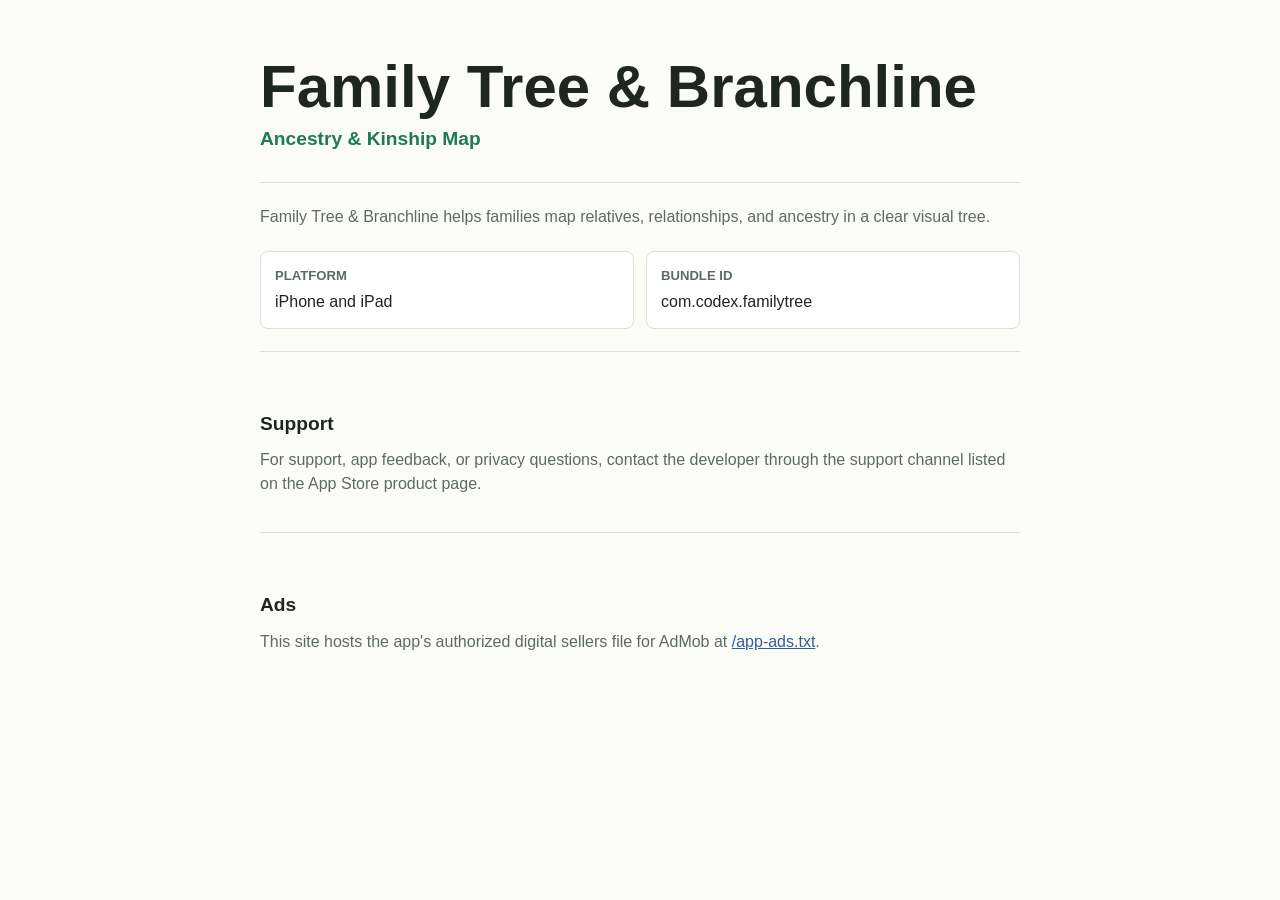
==== family-tree-branchline/index.html @ da6b921c "Add Family Tree support page and app-ads" ====
<!doctype html>
<html lang="en">
<head>
  <meta charset="utf-8">
  <meta name="viewport" content="width=device-width, initial-scale=1">
  <title>Family Tree &amp; Branchline</title>
  <meta name="description" content="Support and app information for Family Tree & Branchline, an ancestry and kinship mapping app.">
  <style>
    :root {
      color-scheme: light;
      --ink: #1e261f;
      --muted: #5e6a61;
      --line: #d9e1d8;
      --paper: #fbfcf8;
      --panel: #ffffff;
      --green: #1f7a52;
      --blue: #315f91;
    }

    * {
      box-sizing: border-box;
    }

    body {
      margin: 0;
      font-family: -apple-system, BlinkMacSystemFont, "Segoe UI", sans-serif;
      line-height: 1.5;
      color: var(--ink);
      background: var(--paper);
    }

    main {
      width: min(760px, calc(100% - 32px));
      margin: 0 auto;
      padding: 56px 0;
    }

    h1 {
      margin: 0 0 8px;
      font-size: clamp(2rem, 7vw, 3.75rem);
      line-height: 1.02;
      letter-spacing: 0;
    }

    h2 {
      margin: 36px 0 10px;
      font-size: 1.2rem;
      letter-spacing: 0;
    }

    p {
      margin: 0 0 14px;
      color: var(--muted);
    }

    a {
      color: var(--blue);
    }

    .subtitle {
      margin-bottom: 28px;
      font-size: 1.2rem;
      color: var(--green);
      font-weight: 650;
    }

    .section {
      padding: 22px 0;
      border-top: 1px solid var(--line);
    }

    .metadata {
      display: grid;
      grid-template-columns: repeat(auto-fit, minmax(180px, 1fr));
      gap: 12px;
      margin-top: 22px;
    }

    .metadata div {
      padding: 14px;
      background: var(--panel);
      border: 1px solid var(--line);
      border-radius: 8px;
    }

    .metadata strong {
      display: block;
      margin-bottom: 4px;
      font-size: 0.82rem;
      color: var(--muted);
      text-transform: uppercase;
    }
  </style>
</head>
<body>
  <main>
    <h1>Family Tree &amp; Branchline</h1>
    <p class="subtitle">Ancestry &amp; Kinship Map</p>

    <section class="section">
      <p>Family Tree &amp; Branchline helps families map relatives, relationships, and ancestry in a clear visual tree.</p>
      <div class="metadata">
        <div>
          <strong>Platform</strong>
          iPhone and iPad
        </div>
        <div>
          <strong>Bundle ID</strong>
          com.codex.familytree
        </div>
      </div>
    </section>

    <section class="section">
      <h2>Support</h2>
      <p>For support, app feedback, or privacy questions, contact the developer through the support channel listed on the App Store product page.</p>
    </section>

    <section class="section">
      <h2>Ads</h2>
      <p>This site hosts the app's authorized digital sellers file for AdMob at <a href="/app-ads.txt">/app-ads.txt</a>.</p>
    </section>
  </main>
</body>
</html>
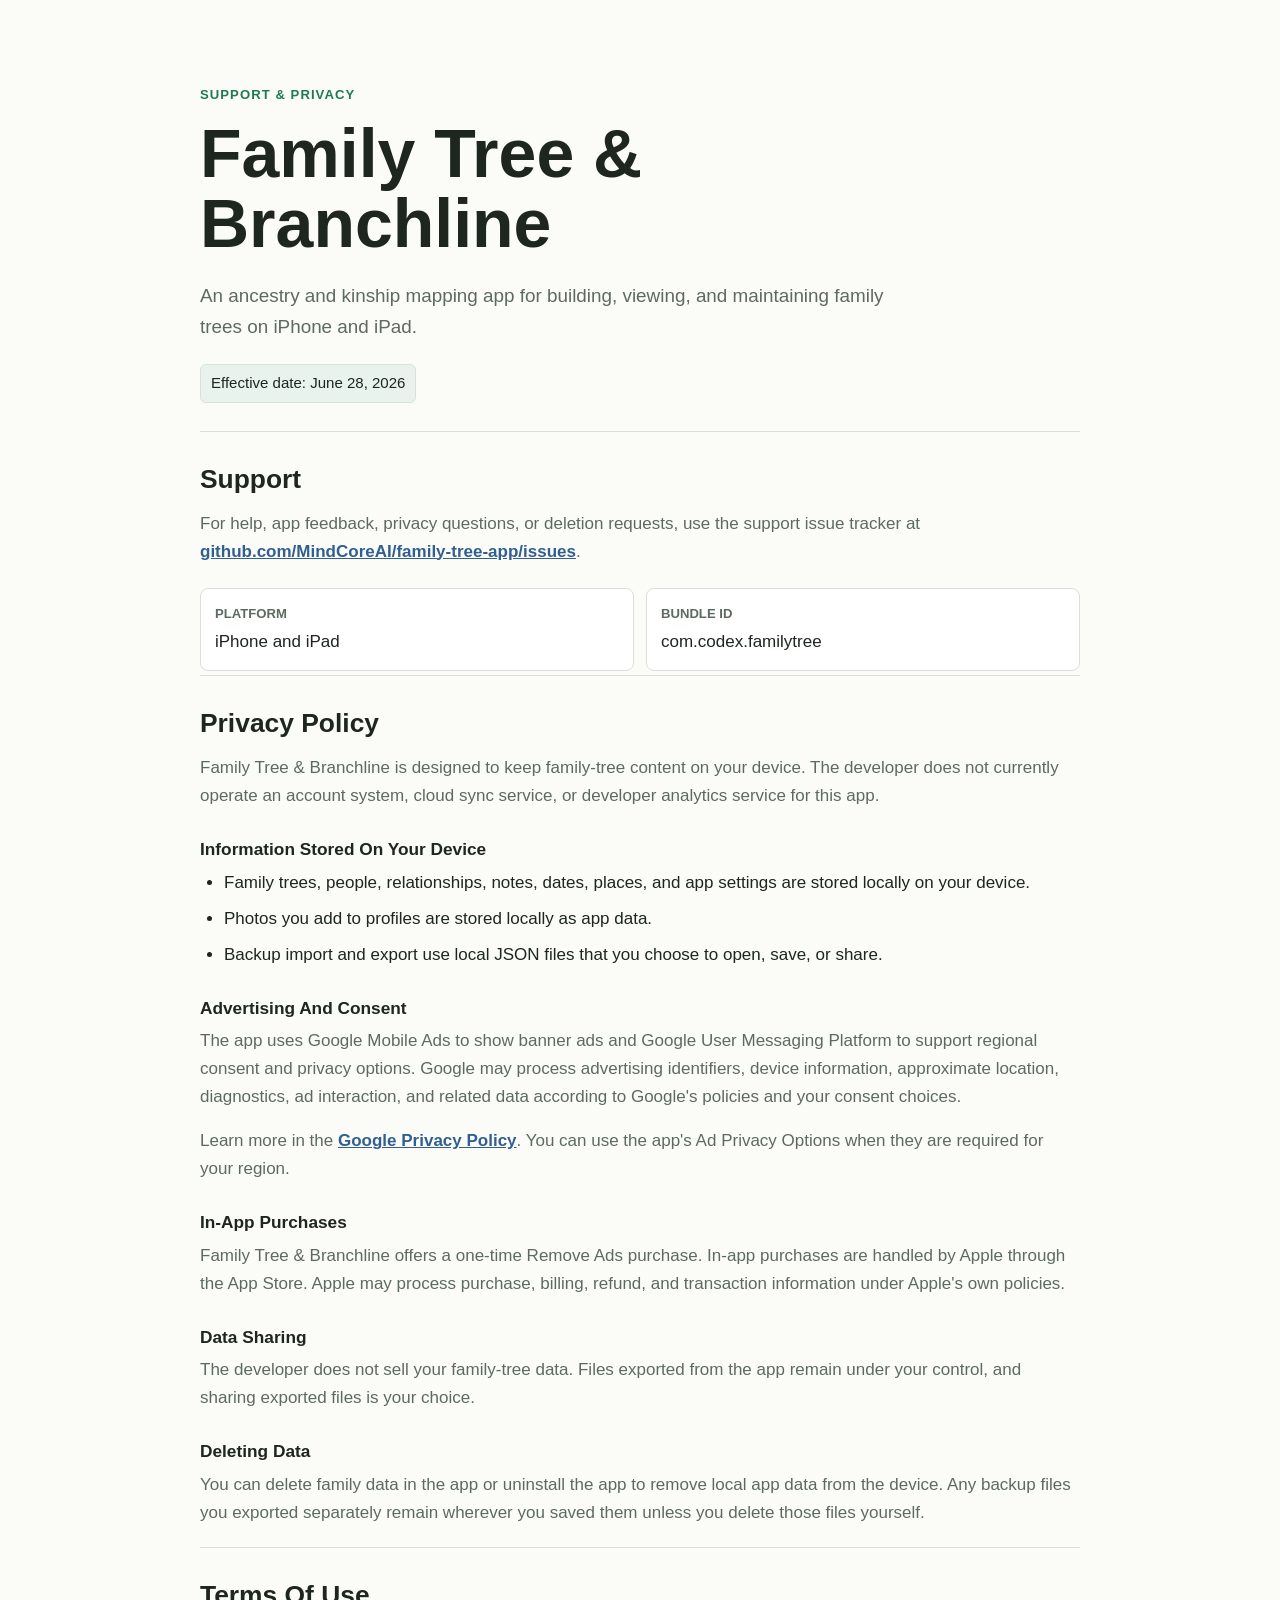
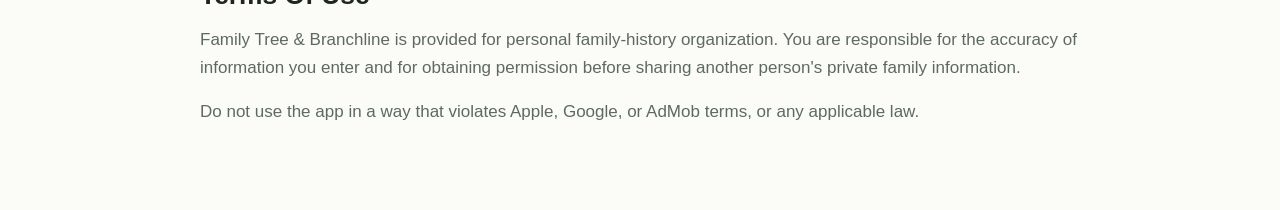
==== commit 987f1d56: "Add Family Tree privacy policy page" ====
--- a/family-tree-branchline/index.html
+++ b/family-tree-branchline/index.html
@@ -3,8 +3,8 @@
 <head>
   <meta charset="utf-8">
   <meta name="viewport" content="width=device-width, initial-scale=1">
-  <title>Family Tree &amp; Branchline</title>
-  <meta name="description" content="Support and app information for Family Tree & Branchline, an ancestry and kinship mapping app.">
+  <title>Family Tree &amp; Branchline Support &amp; Privacy</title>
+  <meta name="description" content="Support, privacy policy, and terms for Family Tree & Branchline.">
   <style>
     :root {
       color-scheme: light;
@@ -14,6 +14,7 @@
       --paper: #fbfcf8;
       --panel: #ffffff;
       --green: #1f7a52;
+      --green-soft: #e8f3ee;
       --blue: #315f91;
     }
 
@@ -24,49 +25,105 @@
     body {
       margin: 0;
       font-family: -apple-system, BlinkMacSystemFont, "Segoe UI", sans-serif;
-      line-height: 1.5;
+      font-size: 17px;
+      line-height: 1.65;
       color: var(--ink);
       background: var(--paper);
     }
 
     main {
-      width: min(760px, calc(100% - 32px));
+      width: min(880px, calc(100% - 32px));
       margin: 0 auto;
-      padding: 56px 0;
+      padding: 48px 0 64px;
+    }
+
+    .hero {
+      padding: 36px 0 28px;
+      border-bottom: 1px solid var(--line);
+    }
+
+    .eyebrow {
+      margin: 0 0 12px;
+      color: var(--green);
+      font-size: 0.82rem;
+      font-weight: 700;
+      letter-spacing: 0.08em;
+      text-transform: uppercase;
+    }
+
+    h1,
+    h2,
+    h3,
+    p,
+    li {
+      overflow-wrap: anywhere;
     }
 
     h1 {
-      margin: 0 0 8px;
-      font-size: clamp(2rem, 7vw, 3.75rem);
-      line-height: 1.02;
+      max-width: 760px;
+      margin: 0;
+      font-size: clamp(2.1rem, 6vw, 4.25rem);
+      line-height: 1.03;
       letter-spacing: 0;
     }
 
     h2 {
-      margin: 36px 0 10px;
-      font-size: 1.2rem;
+      margin: 0 0 14px;
+      font-size: 1.65rem;
+      line-height: 1.2;
       letter-spacing: 0;
     }
 
+    h3 {
+      margin: 28px 0 8px;
+      font-size: 1.08rem;
+      line-height: 1.3;
+      letter-spacing: 0;
+    }
+
     p {
-      margin: 0 0 14px;
+      margin: 0 0 16px;
       color: var(--muted);
+    }
+
+    ul {
+      margin: 0 0 18px;
+      padding-left: 24px;
+    }
+
+    li + li {
+      margin-top: 8px;
     }
 
     a {
       color: var(--blue);
-    }
-
-    .subtitle {
-      margin-bottom: 28px;
-      font-size: 1.2rem;
-      color: var(--green);
       font-weight: 650;
     }
 
-    .section {
-      padding: 22px 0;
-      border-top: 1px solid var(--line);
+    section {
+      padding: 32px 0 4px;
+      border-bottom: 1px solid var(--line);
+    }
+
+    section:last-child {
+      border-bottom: 0;
+    }
+
+    .lede {
+      max-width: 720px;
+      margin: 22px 0 0;
+      font-size: 1.18rem;
+    }
+
+    .date {
+      display: inline-block;
+      margin: 22px 0 0;
+      padding: 6px 10px;
+      border: 1px solid var(--line);
+      border-radius: 6px;
+      background: var(--green-soft);
+      color: var(--ink);
+      font-size: 0.94rem;
     }
 
     .metadata {
@@ -94,11 +151,19 @@
 </head>
 <body>
   <main>
-    <h1>Family Tree &amp; Branchline</h1>
-    <p class="subtitle">Ancestry &amp; Kinship Map</p>
-
-    <section class="section">
-      <p>Family Tree &amp; Branchline helps families map relatives, relationships, and ancestry in a clear visual tree.</p>
+    <header class="hero">
+      <p class="eyebrow">Support &amp; Privacy</p>
+      <h1>Family Tree &amp; Branchline</h1>
+      <p class="lede">An ancestry and kinship mapping app for building, viewing, and maintaining family trees on iPhone and iPad.</p>
+      <p class="date">Effective date: June 28, 2026</p>
+    </header>
+
+    <section aria-labelledby="support">
+      <h2 id="support">Support</h2>
+      <p>
+        For help, app feedback, privacy questions, or deletion requests, use the support issue tracker at
+        <a href="https://github.com/MindCoreAI/family-tree-app/issues">github.com/MindCoreAI/family-tree-app/issues</a>.
+      </p>
       <div class="metadata">
         <div>
           <strong>Platform</strong>
@@ -111,14 +176,51 @@
       </div>
     </section>
 
-    <section class="section">
-      <h2>Support</h2>
-      <p>For support, app feedback, or privacy questions, contact the developer through the support channel listed on the App Store product page.</p>
+    <section aria-labelledby="privacy">
+      <h2 id="privacy">Privacy Policy</h2>
+      <p>
+        Family Tree &amp; Branchline is designed to keep family-tree content on your device. The developer does not currently operate an account system, cloud sync service, or developer analytics service for this app.
+      </p>
+
+      <h3>Information Stored On Your Device</h3>
+      <ul>
+        <li>Family trees, people, relationships, notes, dates, places, and app settings are stored locally on your device.</li>
+        <li>Photos you add to profiles are stored locally as app data.</li>
+        <li>Backup import and export use local JSON files that you choose to open, save, or share.</li>
+      </ul>
+
+      <h3>Advertising And Consent</h3>
+      <p>
+        The app uses Google Mobile Ads to show banner ads and Google User Messaging Platform to support regional consent and privacy options. Google may process advertising identifiers, device information, approximate location, diagnostics, ad interaction, and related data according to Google's policies and your consent choices.
+      </p>
+      <p>
+        Learn more in the <a href="https://policies.google.com/privacy">Google Privacy Policy</a>. You can use the app's Ad Privacy Options when they are required for your region.
+      </p>
+
+      <h3>In-App Purchases</h3>
+      <p>
+        Family Tree &amp; Branchline offers a one-time Remove Ads purchase. In-app purchases are handled by Apple through the App Store. Apple may process purchase, billing, refund, and transaction information under Apple's own policies.
+      </p>
+
+      <h3>Data Sharing</h3>
+      <p>
+        The developer does not sell your family-tree data. Files exported from the app remain under your control, and sharing exported files is your choice.
+      </p>
+
+      <h3>Deleting Data</h3>
+      <p>
+        You can delete family data in the app or uninstall the app to remove local app data from the device. Any backup files you exported separately remain wherever you saved them unless you delete those files yourself.
+      </p>
     </section>
 
-    <section class="section">
-      <h2>Ads</h2>
-      <p>This site hosts the app's authorized digital sellers file for AdMob at <a href="/app-ads.txt">/app-ads.txt</a>.</p>
+    <section aria-labelledby="terms">
+      <h2 id="terms">Terms Of Use</h2>
+      <p>
+        Family Tree &amp; Branchline is provided for personal family-history organization. You are responsible for the accuracy of information you enter and for obtaining permission before sharing another person's private family information.
+      </p>
+      <p>
+        Do not use the app in a way that violates Apple, Google, or AdMob terms, or any applicable law.
+      </p>
     </section>
   </main>
 </body>
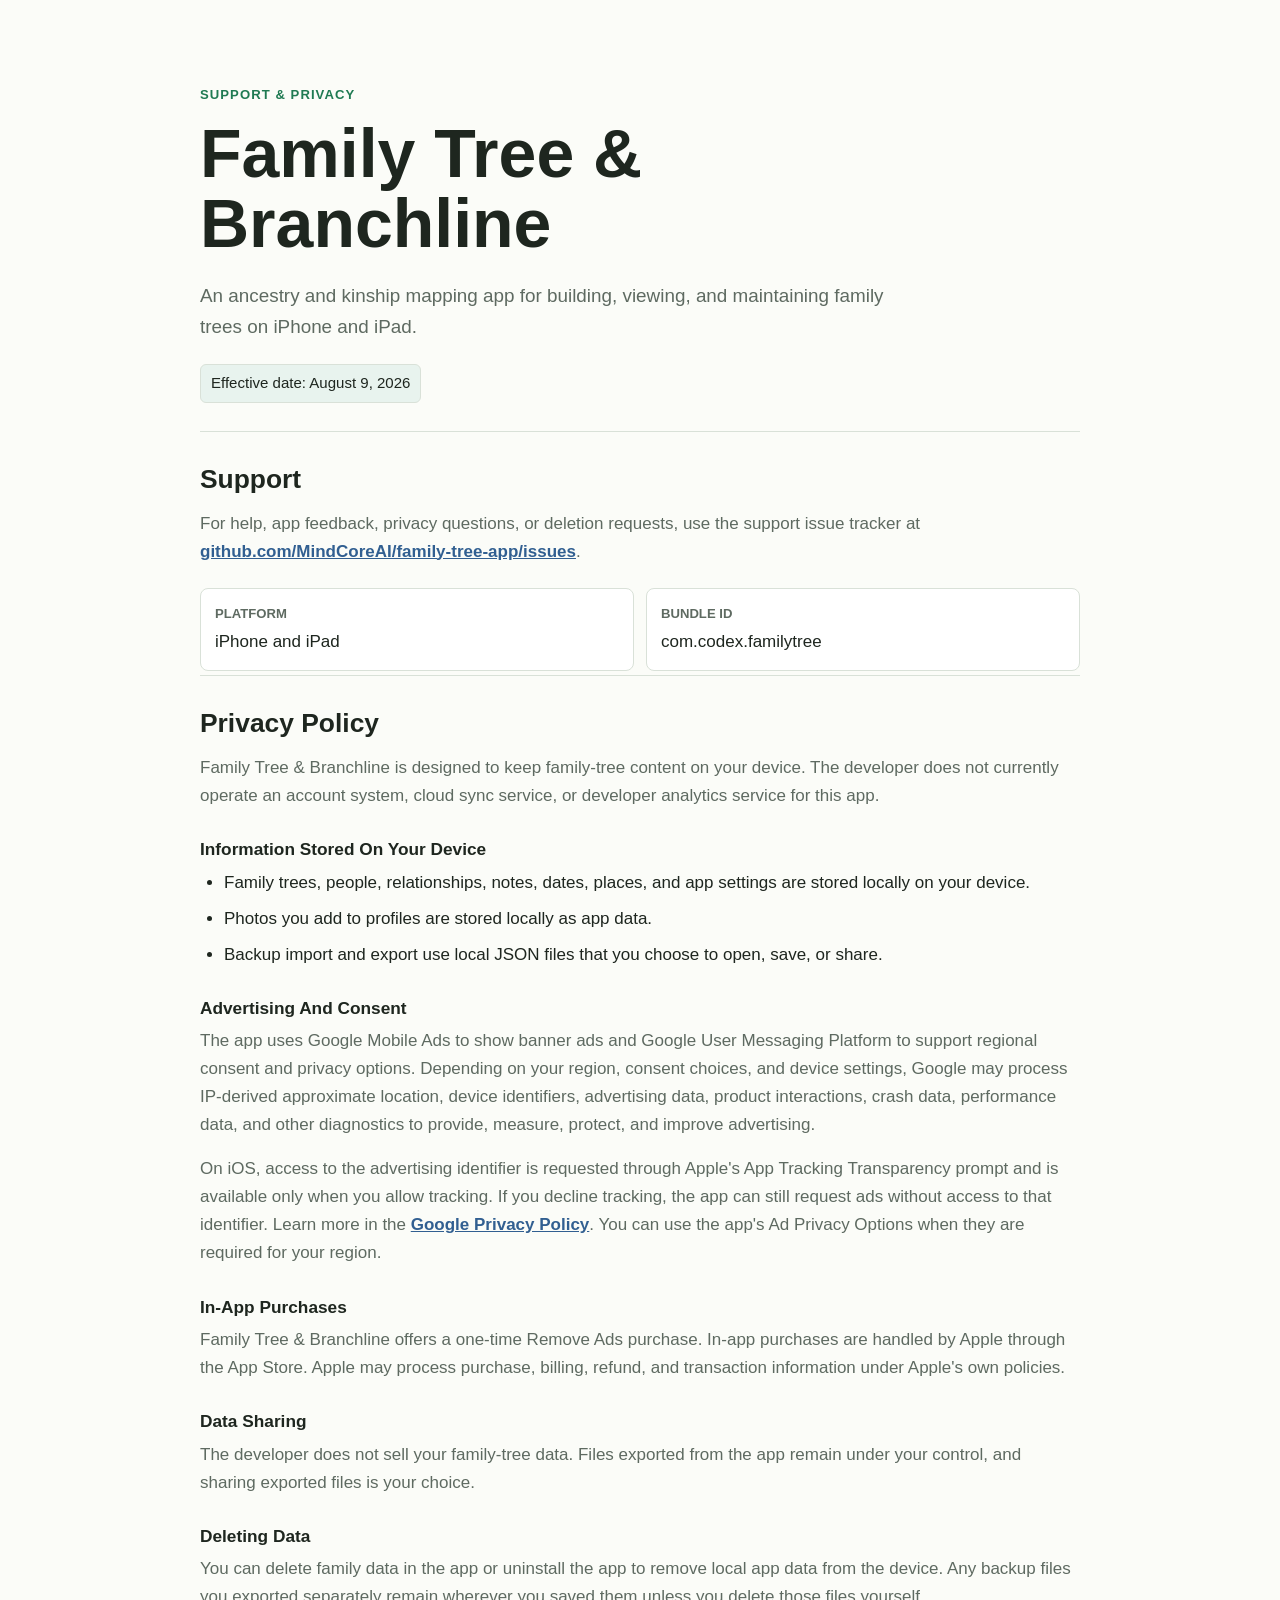
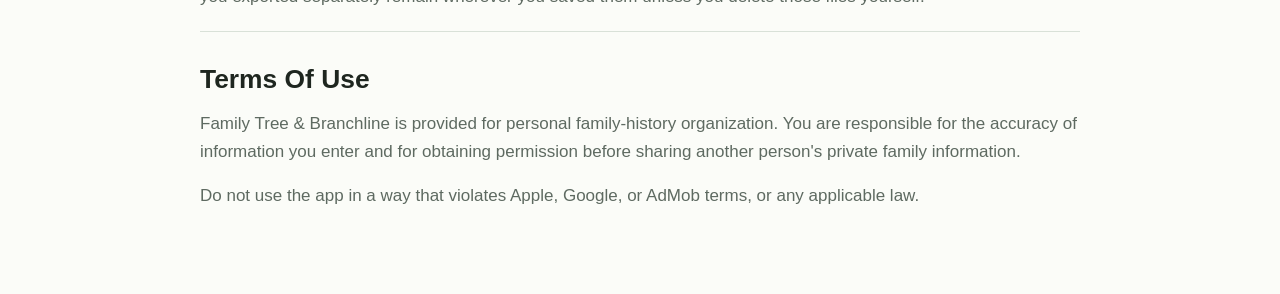
==== commit b8d90478: "Document ATT use in Family Tree privacy policy" ====
--- a/family-tree-branchline/index.html
+++ b/family-tree-branchline/index.html
@@ -155,7 +155,7 @@
       <p class="eyebrow">Support &amp; Privacy</p>
       <h1>Family Tree &amp; Branchline</h1>
       <p class="lede">An ancestry and kinship mapping app for building, viewing, and maintaining family trees on iPhone and iPad.</p>
-      <p class="date">Effective date: June 28, 2026</p>
+      <p class="date">Effective date: August 9, 2026</p>
     </header>
 
     <section aria-labelledby="support">
@@ -191,10 +191,10 @@
 
       <h3>Advertising And Consent</h3>
       <p>
-        The app uses Google Mobile Ads to show banner ads and Google User Messaging Platform to support regional consent and privacy options. Google may process advertising identifiers, device information, approximate location, diagnostics, ad interaction, and related data according to Google's policies and your consent choices.
-      </p>
-      <p>
-        Learn more in the <a href="https://policies.google.com/privacy">Google Privacy Policy</a>. You can use the app's Ad Privacy Options when they are required for your region.
+        The app uses Google Mobile Ads to show banner ads and Google User Messaging Platform to support regional consent and privacy options. Depending on your region, consent choices, and device settings, Google may process IP-derived approximate location, device identifiers, advertising data, product interactions, crash data, performance data, and other diagnostics to provide, measure, protect, and improve advertising.
+      </p>
+      <p>
+        On iOS, access to the advertising identifier is requested through Apple's App Tracking Transparency prompt and is available only when you allow tracking. If you decline tracking, the app can still request ads without access to that identifier. Learn more in the <a href="https://policies.google.com/privacy">Google Privacy Policy</a>. You can use the app's Ad Privacy Options when they are required for your region.
       </p>
 
       <h3>In-App Purchases</h3>
